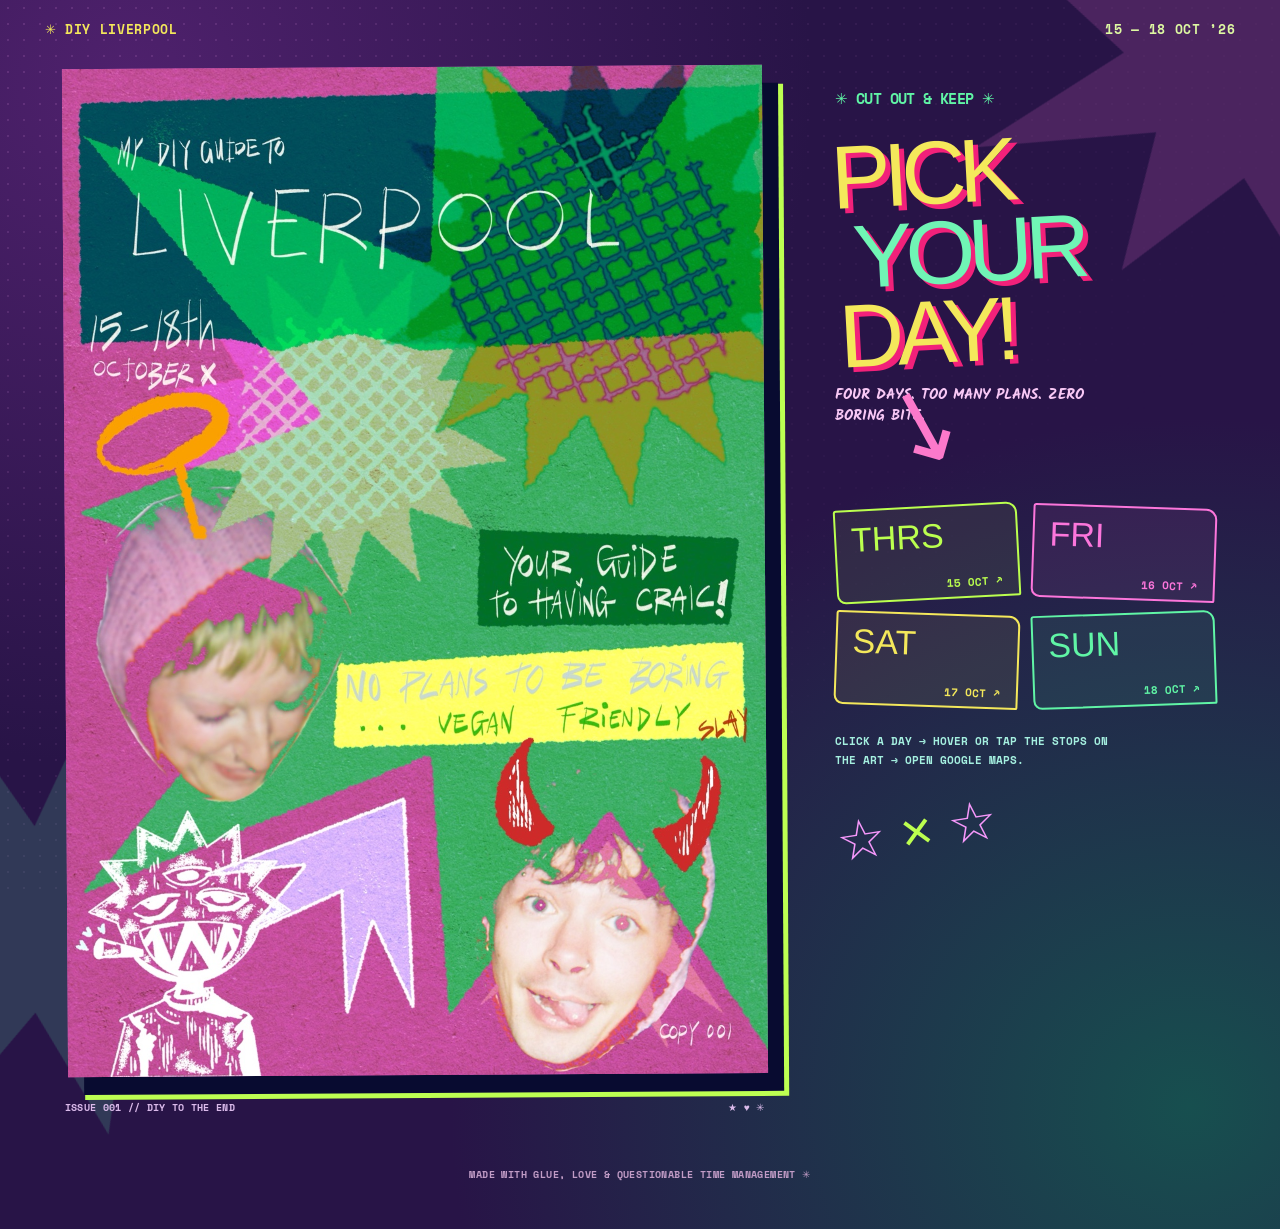
==== index.html @ cee012ad "Add files via upload" ====
<!DOCTYPE html>
<html lang="en">
<head>
  <meta charset="utf-8">
  <meta name="viewport" content="width=device-width,initial-scale=1,viewport-fit=cover">
  <meta name="theme-color" content="#291349">
  <meta name="description" content="A loud, DIY, four-day Liverpool zine: places to eat, drink, wander and scream. 15—18 October 2026.">
  <link rel="icon" href="assets/favicon.svg" type="image/svg+xml">
  <link rel="stylesheet" href="assets/styles.css">
  <title>Cover · My DIY Guide to Liverpool</title>
</head>
<body class="cover-page" style="--accent:#65f3a5">

  <a class="skip-link" href="#main">Skip to zine</a>
  <div class="ambient-splat ambient-splat--one" aria-hidden="true"></div>
  <div class="ambient-splat ambient-splat--two" aria-hidden="true"></div>
  <header class="top-strip" aria-label="Site title"><a href="index.html">✳ DIY LIVERPOOL</a><span>15 — 18 OCT ’26</span></header>
  <main id="main" class="site-layout site-layout--cover">
    <div class="poster-holder">
      <figure class="poster poster--cover">
        <img src="assets/home.jpg" alt="Original handmade collage cover for My DIY Guide to Liverpool, with pink and green paper textures, drawings and playful portraits." width="1067" height="1536" fetchpriority="high">
      </figure>
      <div class="poster-footnote"><span>ISSUE 001 // DIY TO THE END</span><span>★ ♥ ✳</span></div>
    </div>
    <aside class="cover-aside" aria-labelledby="pick-a-day">
      <div class="scribble-kicker">✳ CUT OUT &amp; KEEP ✳</div>
      <h1 id="pick-a-day">PICK<br><em>YOUR</em><br>DAY!</h1>
      <p>FOUR DAYS. TOO MANY PLANS. ZERO BORING BITS.</p>
      <div class="cover-sticker" aria-hidden="true">↘</div>
      <nav class="cover-day-buttons" aria-label="Choose a day">
        <a href="thursday.html" style="--ticket:#bbff4f"><span>THRS</span><small>15 OCT ↗</small></a>
        <a href="friday.html" style="--ticket:#fc76db"><span>FRI</span><small>16 OCT ↗</small></a>
        <a href="saturday.html" style="--ticket:#f4e85b"><span>SAT</span><small>17 OCT ↗</small></a>
        <a href="sunday.html" style="--ticket:#60f5a6"><span>SUN</span><small>18 OCT ↗</small></a>
      </nav>
      <p class="fineprint">CLICK A DAY → HOVER OR TAP THE STOPS ON THE ART → OPEN GOOGLE MAPS.</p>
      <div class="side-doodle" aria-hidden="true">☆ <span>×</span> ☆</div>
    </aside>
  </main>
<nav class="mobile-dock" aria-label="Main navigation"><a href="index.html" class="dock-home" aria-label="Back to cover">✳</a><a href="thursday.html" style="--ticket:#bbff4f">THRS</a><a href="friday.html" style="--ticket:#fc76db">FRI</a><a href="saturday.html" style="--ticket:#f4e85b">SAT</a><a href="sunday.html" style="--ticket:#60f5a6">SUN</a></nav><footer class="site-footer">MADE WITH GLUE, LOVE &amp; QUESTIONABLE TIME MANAGEMENT ✳</footer>
</body>
</html>
---- assets/styles.css ----
@import url('https://fonts.googleapis.com/css2?family=Kalam:wght@400;700&family=Permanent+Marker&family=Space+Mono:wght@400;700&display=swap');
:root{font-synthesis:none;--bg:#281447;--violet:#34125b;--lime:#bcff4f;--pink:#fc76db;--mint:#60f5a6;--yellow:#f4e85b;--text:#faf2ff;color-scheme:dark}
*,*::before,*::after{box-sizing:border-box}
html{scroll-behavior:smooth}
body{margin:0;min-height:100vh;overflow-x:hidden;background:radial-gradient(ellipse at 10% 7%,#4f216d 0%,transparent 42%),radial-gradient(ellipse at 93% 90%,#174f4f 0%,transparent 44%),#281447;color:var(--text);font-family:'Kalam','Chalkboard SE','Comic Sans MS','Comic Neue',sans-serif}
body::before{content:'';position:fixed;inset:0;opacity:.14;pointer-events:none;z-index:-1;background-image:radial-gradient(#ffacf9 1.2px,transparent 1.5px);background-size:16px 16px;mask-image:linear-gradient(130deg,#000,transparent 75%)}
a{color:inherit}
a:focus-visible{outline:3px solid #fff973;outline-offset:4px}
.skip-link{position:fixed;top:-60px;left:10px;z-index:1000;padding:10px;background:var(--lime);color:#1b1039;font:700 14px 'Space Mono','Cousine',monospace}
.skip-link:focus{top:10px}
.ambient-splat{position:fixed;z-index:-1;pointer-events:none;opacity:.16;clip-path:polygon(48% 0%,56% 30%,80% 6%,73% 38%,100% 45%,73% 57%,93% 89%,64% 70%,48% 100%,42% 69%,7% 89%,28% 56%,0% 47%,29% 40%,13% 8%,42% 29%);width:450px;aspect-ratio:1;background:var(--pink)}
.ambient-splat--one{top:-155px;right:-170px;transform:rotate(25deg)}
.ambient-splat--two{bottom:-245px;left:-185px;transform:rotate(-20deg);background:var(--mint)}
.top-strip{min-height:58px;max-width:1440px;margin:auto;padding:15px clamp(18px,3.5vw,48px);display:flex;align-items:center;justify-content:space-between;gap:18px;color:#def9a2;font:700 clamp(10px,1.1vw,13px)/1.3 'Space Mono','Cousine',monospace;letter-spacing:.05em}
.top-strip a{text-decoration:none;color:var(--yellow)}
.top-strip a:hover{text-decoration:underline;text-decoration-style:wavy}
.site-layout{position:relative;display:grid;grid-template-columns:minmax(0,660px) minmax(255px,365px);gap:clamp(25px,5.5vw,76px);justify-content:center;align-items:start;padding:9px clamp(16px,3.5vw,48px) 20px;max-width:1450px;margin:auto}
.poster-holder{width:100%;max-width:660px;margin:0 auto}
.poster{width:100%;margin:0;position:relative;isolation:isolate;box-shadow:16px 18px 0 #080b30,19px 21px 0 2px #bdff52;transform:rotate(-.35deg);background:#bf4eac}
.poster img{display:block;width:100%;height:auto;user-select:none;-webkit-user-drag:none}
.poster-footnote{display:flex;gap:10px;justify-content:space-between;align-items:start;margin:25px 0 5px;font:700 10px/1.5 'Space Mono','Cousine',monospace;letter-spacing:.03em;color:#dbbbeb}
.cover-aside,.day-aside{min-width:0;position:sticky;top:18px;padding:22px 0}
.scribble-kicker{font:700 15px/1.3 'Space Mono','Cousine',monospace;color:var(--mint);letter-spacing:-.04em}
.cover-aside h1{font:400 clamp(68px,7vw,112px)/.89 'Permanent Marker','Marker Felt','Chalkboard SE','Comic Sans MS','Comic Neue',sans-serif;letter-spacing:-.08em;margin:20px 0 17px;transform:rotate(-3deg);color:var(--yellow);text-shadow:5px 5px 0 #f2217a}
.cover-aside h1 em{color:#70f5b5;font-style:normal;padding-left:18px}
.cover-aside>p{font:700 15px/1.45 'Kalam','Chalkboard SE','Comic Neue',sans-serif;max-width:280px;color:#f8c8f5}
.cover-sticker{height:70px;margin:-7px 0 0 38px;font:100px/.6 'Kalam','Chalkboard SE','Comic Neue',sans-serif;color:#fc79cb;transform:rotate(16deg)}
.cover-day-buttons{display:grid;grid-template-columns:1fr 1fr;gap:13px;margin:0 0 25px}
.cover-day-buttons a{position:relative;display:flex;flex-direction:column;justify-content:space-between;min-height:94px;padding:11px 15px 8px;border:2px solid var(--ticket);border-radius:3px 11px 2px 9px;color:var(--ticket);background:color-mix(in srgb,var(--ticket) 8%,transparent);text-decoration:none;transition:transform .2s ease,background-color .2s ease,box-shadow .2s ease}
.cover-day-buttons a:nth-child(1){transform:rotate(-3deg)}.cover-day-buttons a:nth-child(2){transform:rotate(2deg)}.cover-day-buttons a:nth-child(3){transform:rotate(2deg)}.cover-day-buttons a:nth-child(4){transform:rotate(-2deg)}
.cover-day-buttons a:hover,.cover-day-buttons a:focus-visible{transform:translateY(-7px) rotate(0deg);background:color-mix(in srgb,var(--ticket) 24%,transparent);box-shadow:6px 6px 0 #ef63b6}
.cover-day-buttons a>span{font:400 34px/1 'Permanent Marker','Marker Felt','Chalkboard SE','Comic Sans MS','Comic Neue',sans-serif}
.cover-day-buttons a>small{align-self:end;font:700 11px/1 'Space Mono','Cousine',monospace}
.cover-aside .fineprint{font:700 11px/1.7 'Space Mono','Cousine',monospace;color:#a5f0e0}
.side-doodle{font:55px/1 'Permanent Marker','Marker Felt','Chalkboard SE','Comic Sans MS','Comic Neue',sans-serif;color:#f698fb;transform:rotate(-9deg);margin-top:17px}.side-doodle span{color:var(--lime)}
.day-aside{padding-top:17px}
.back-home{font:700 12px/1.3 'Space Mono','Cousine',monospace;text-decoration:none;border-bottom:2px dotted var(--accent);color:var(--accent)}
.back-home:hover{color:#fff}
.day-aside .scribble-kicker{display:block;margin-top:43px;color:#e995e7}
.day-aside h1{font:400 clamp(67px,8vw,116px)/1 'Permanent Marker','Marker Felt','Chalkboard SE','Comic Sans MS','Comic Neue',sans-serif;margin:4px 0 5px;color:var(--accent);text-shadow:4px 5px 0 #831e74;transform:rotate(-2deg)}
.h1-star{font-size:36px;color:var(--yellow);vertical-align:top;display:inline-block;transform:rotate(22deg);margin:5px 0 0 7px}
.aside-intro{font:700 13px/1.65 'Space Mono','Cousine',monospace;color:#ead2f4;margin:13px 0 26px}
.day-aside h2{font:400 25px/1.2 'Permanent Marker','Marker Felt','Chalkboard SE','Comic Sans MS','Comic Neue',sans-serif;color:var(--yellow);margin:0 0 10px;transform:rotate(-1.5deg)}
.day-aside h2 span{color:var(--accent)}
.stop-list{display:grid;gap:5px}
.stop-list-item{position:relative;display:grid;grid-template-columns:75px minmax(0,1fr) 15px;align-items:center;gap:9px;min-height:52px;padding:8px 7px 8px 11px;border:1px dashed #a574b6;background:rgba(22,13,43,.26);text-decoration:none;transition:border-color .15s,background-color .15s,transform .15s}
.stop-list-item:hover,.stop-list-item:focus-visible{border-color:var(--accent);background:color-mix(in srgb,var(--accent) 15%,#281447);transform:translateX(4px)}
.stop-list-item__time{color:var(--accent);font:700 10px/1.3 'Space Mono','Cousine',monospace}
.stop-list-item__name{font:700 15px/1.1 'Kalam','Chalkboard SE','Comic Neue',sans-serif}
.stop-list-item__out{font:22px/.8 'Kalam','Chalkboard SE','Comic Neue',sans-serif;color:var(--accent)}
.day-aside-bottom{margin-top:28px}
.day-nav{display:grid;grid-template-columns:repeat(4,1fr);gap:7px}
.day-nav a{padding:7px 2px;border:1px solid var(--ticket);background:transparent;color:var(--ticket);text-decoration:none;text-align:center;transform:rotate(-2deg);transition:background .15s,transform .15s}
.day-nav a:hover,.day-nav a:focus-visible{background:color-mix(in srgb,var(--ticket) 25%,transparent);transform:translateY(-3px)}
.day-nav a[aria-current="page"]{background:color-mix(in srgb,var(--ticket) 22%,transparent);border-width:2px}
.day-nav a span{display:block;font:19px/1 'Permanent Marker','Marker Felt','Chalkboard SE','Comic Sans MS','Comic Neue',sans-serif}
.day-nav a small{font:8px/1.6 'Space Mono','Cousine',monospace}
.paper-note{margin:22px auto 0;padding:14px 13px;background:#eff179;color:#4d2650;font:18px/1.3 'Permanent Marker','Marker Felt','Chalkboard SE','Comic Sans MS','Comic Neue',sans-serif;max-width:295px;clip-path:polygon(0 4%,99% 0,100% 92%,2% 100%);transform:rotate(2deg)}
.stop-hotspot{position:absolute;z-index:3;left:var(--x);top:var(--y);width:var(--w);height:var(--h);display:block;border:2px dashed transparent;border-radius:4px;transition:background-color .18s,border-color .18s,filter .18s;text-decoration:none;-webkit-tap-highlight-color:rgba(242,241,93,.28)}
.stop-hotspot:hover,.stop-hotspot:focus-visible{background:rgba(255,251,91,.18);border-color:#feff9e;box-shadow:inset 0 0 0 2px rgba(51,6,84,.25)}
.stop-hotspot:focus-visible{outline:3px solid white;outline-offset:0}
.stop-hotspot__badge{position:absolute;right:6px;top:4px;display:block;font:700 clamp(7px,1.45vw,12px)/1.2 'Space Mono','Cousine',monospace;letter-spacing:-.05em;background:#f5fb77;color:#40144f;transform:rotate(6deg) scale(.94);padding:4px 6px;border:1px solid #40144f;box-shadow:2px 2px 0 #e22ca0;opacity:0;transition:opacity .15s,transform .15s}
.stop-hotspot:hover .stop-hotspot__badge,.stop-hotspot:focus-visible .stop-hotspot__badge{opacity:1;transform:rotate(3deg) scale(1)}
.mobile-dock{display:none}
.site-footer{text-align:center;padding:12px 15px 32px;margin:15px auto;color:#c19cc6;font:700 10px/1.5 'Space Mono','Cousine',monospace;letter-spacing:.04em}
@media (min-width:1100px){.site-layout{grid-template-columns:minmax(0,700px) minmax(320px,380px)}.poster-holder{max-width:700px}}
@media (max-width:850px){.site-layout{grid-template-columns:minmax(0,1fr);padding:8px clamp(8px,2vw,24px) 4px;gap:20px}.poster-holder{max-width:min(620px,100%)}.cover-aside,.day-aside{position:static;max-width:620px;width:100%;margin:10px auto 0;padding:18px 12px}.cover-aside h1{font-size:72px}.cover-aside .cover-sticker{display:none}.cover-day-buttons{max-width:450px}.day-aside h1{font-size:76px}.day-aside .scribble-kicker{margin-top:18px}.poster{box-shadow:7px 9px 0 #09082a,9px 11px 0 1px #bdff52}.top-strip{min-height:46px;padding:10px 16px}.mobile-dock{display:flex;justify-content:space-between;align-items:stretch;gap:4px;position:fixed;z-index:20;bottom:calc(8px + env(safe-area-inset-bottom));left:50%;transform:translateX(-50%);width:min(calc(100vw - 16px),600px);padding:7px;background:rgba(31,11,54,.94);border:1px solid #f4e85b;border-radius:12px;box-shadow:0 6px 18px #0009;backdrop-filter:blur(10px)}.mobile-dock a{flex:1 1 auto;min-width:0;border:1px solid color-mix(in srgb,var(--ticket,#f4e85b) 72%,transparent);border-radius:5px;display:grid;place-items:center;padding:10px 3px;color:var(--ticket,#f4e85b);font:clamp(15px,4.2vw,23px)/1 'Permanent Marker','Marker Felt','Chalkboard SE','Comic Sans MS','Comic Neue',sans-serif;text-decoration:none}.mobile-dock a[aria-current="page"]{background:color-mix(in srgb,var(--ticket) 25%,transparent);border-width:2px}.mobile-dock a.dock-home{max-width:53px;color:#faf6ef;font-size:24px}.mobile-dock a:active{background:rgba(249,254,80,.22)}.site-footer{padding-bottom:calc(95px + env(safe-area-inset-bottom))}}
@media (hover:none),(pointer:coarse){.stop-hotspot__badge{opacity:1;transform:rotate(6deg);font-size:clamp(6px,2.6vw,11px);padding:2px 3px;right:2px;top:3px;box-shadow:1px 1px 0 #e22ca0}.stop-hotspot{border-color:rgba(242,251,99,.22)}.stop-hotspot:active{background:rgba(250,244,98,.23)}}
@media (max-width:480px){.top-strip{font-size:9px}.poster-footnote{margin:17px 5px 5px;font-size:8px}.cover-aside>p{max-width:100%}.cover-aside h1{font-size:62px}.cover-day-buttons a>span{font-size:30px}.day-aside{padding-top:10px}.day-aside h1{font-size:68px}}
@media (prefers-reduced-motion:reduce){*,*::before,*::after{scroll-behavior:auto!important;transition:none!important}}
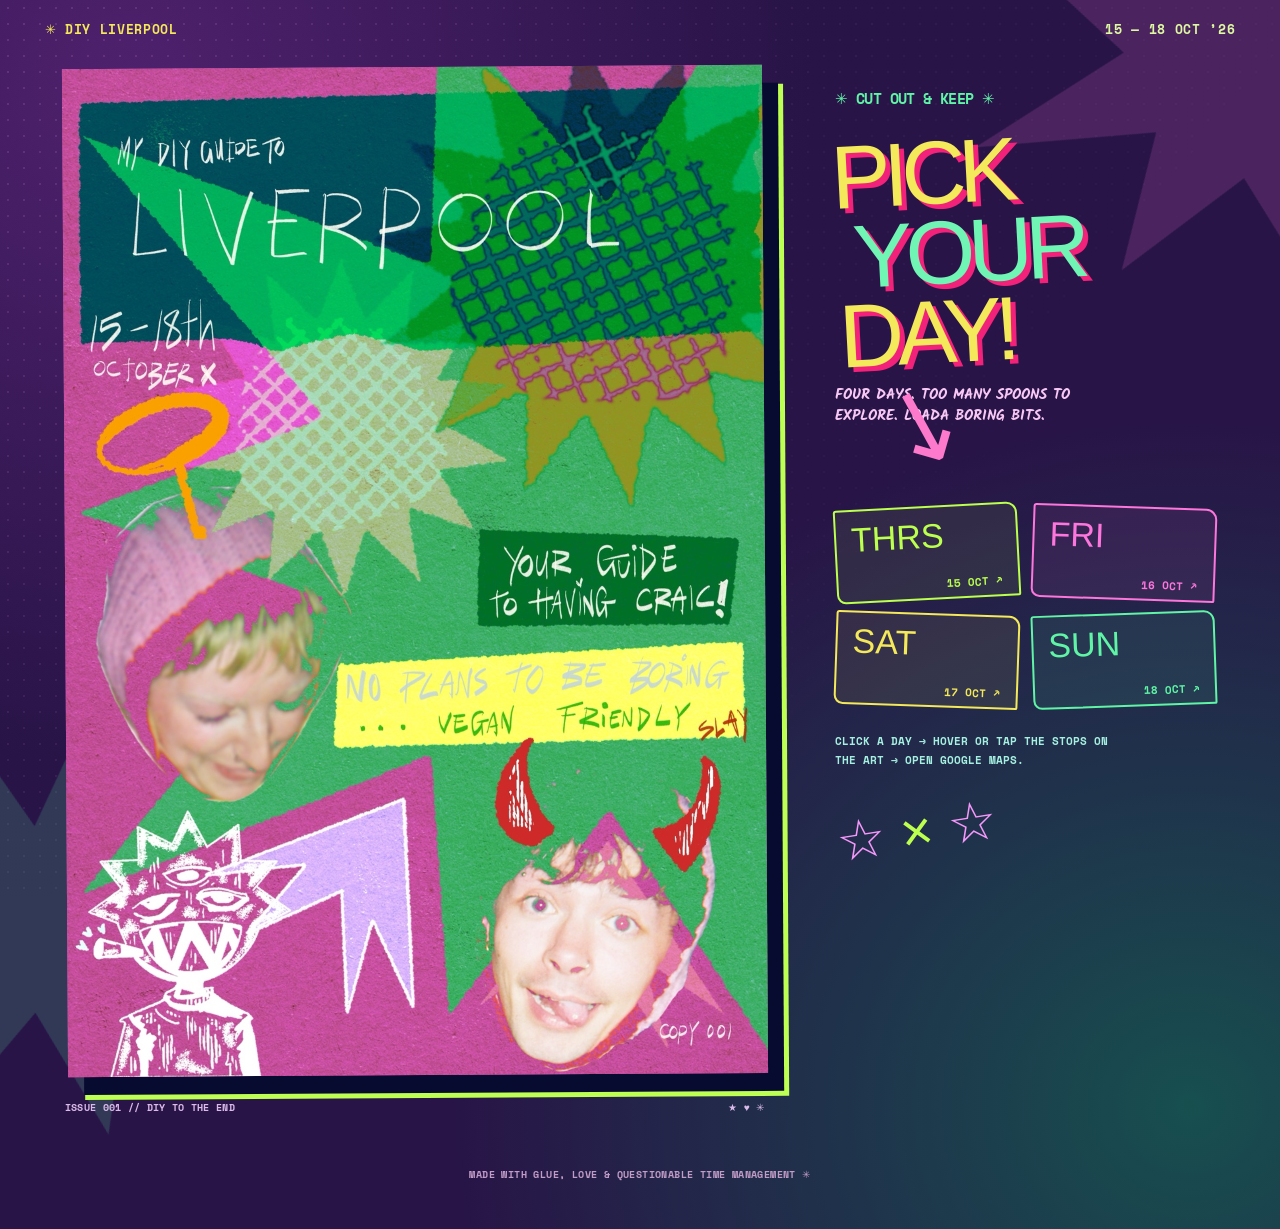
==== commit 25e00764: "Update text in index.html for clarity" ====
--- a/index.html
+++ b/index.html
@@ -25,7 +25,7 @@
     <aside class="cover-aside" aria-labelledby="pick-a-day">
       <div class="scribble-kicker">✳ CUT OUT &amp; KEEP ✳</div>
       <h1 id="pick-a-day">PICK<br><em>YOUR</em><br>DAY!</h1>
-      <p>FOUR DAYS. TOO MANY PLANS. ZERO BORING BITS.</p>
+      <p>FOUR DAYS. TOO MANY SPOONS TO EXPLORE. LOADA BORING BITS.</p>
       <div class="cover-sticker" aria-hidden="true">↘</div>
       <nav class="cover-day-buttons" aria-label="Choose a day">
         <a href="thursday.html" style="--ticket:#bbff4f"><span>THRS</span><small>15 OCT ↗</small></a>
@@ -39,4 +39,4 @@
   </main>
 <nav class="mobile-dock" aria-label="Main navigation"><a href="index.html" class="dock-home" aria-label="Back to cover">✳</a><a href="thursday.html" style="--ticket:#bbff4f">THRS</a><a href="friday.html" style="--ticket:#fc76db">FRI</a><a href="saturday.html" style="--ticket:#f4e85b">SAT</a><a href="sunday.html" style="--ticket:#60f5a6">SUN</a></nav><footer class="site-footer">MADE WITH GLUE, LOVE &amp; QUESTIONABLE TIME MANAGEMENT ✳</footer>
 </body>
-</html>+</html>
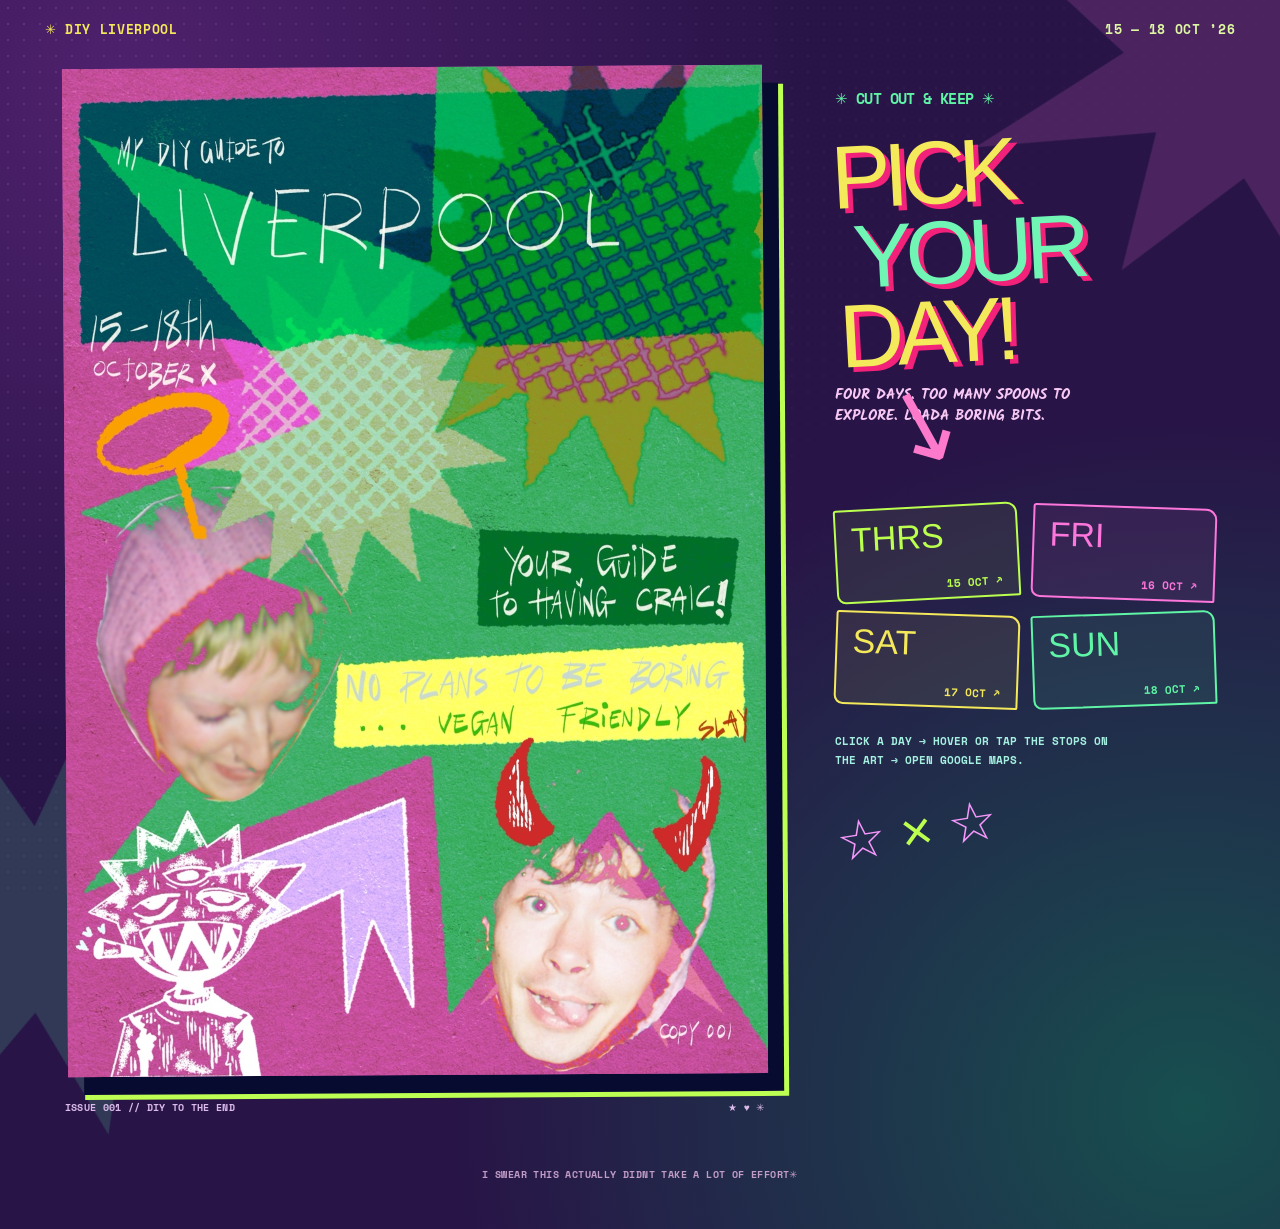
==== commit 79f55ea0: "Modify footer content in index.html Updated footer text to reflect effort in creation." ====
--- a/index.html
+++ b/index.html
@@ -37,6 +37,6 @@
       <div class="side-doodle" aria-hidden="true">☆ <span>×</span> ☆</div>
     </aside>
   </main>
-<nav class="mobile-dock" aria-label="Main navigation"><a href="index.html" class="dock-home" aria-label="Back to cover">✳</a><a href="thursday.html" style="--ticket:#bbff4f">THRS</a><a href="friday.html" style="--ticket:#fc76db">FRI</a><a href="saturday.html" style="--ticket:#f4e85b">SAT</a><a href="sunday.html" style="--ticket:#60f5a6">SUN</a></nav><footer class="site-footer">MADE WITH GLUE, LOVE &amp; QUESTIONABLE TIME MANAGEMENT ✳</footer>
+<nav class="mobile-dock" aria-label="Main navigation"><a href="index.html" class="dock-home" aria-label="Back to cover">✳</a><a href="thursday.html" style="--ticket:#bbff4f">THRS</a><a href="friday.html" style="--ticket:#fc76db">FRI</a><a href="saturday.html" style="--ticket:#f4e85b">SAT</a><a href="sunday.html" style="--ticket:#60f5a6">SUN</a></nav><footer class="site-footer">I SWEAR THIS ACTUALLY DIDNT TAKE A LOT OF EFFORT✳</footer>
 </body>
 </html>
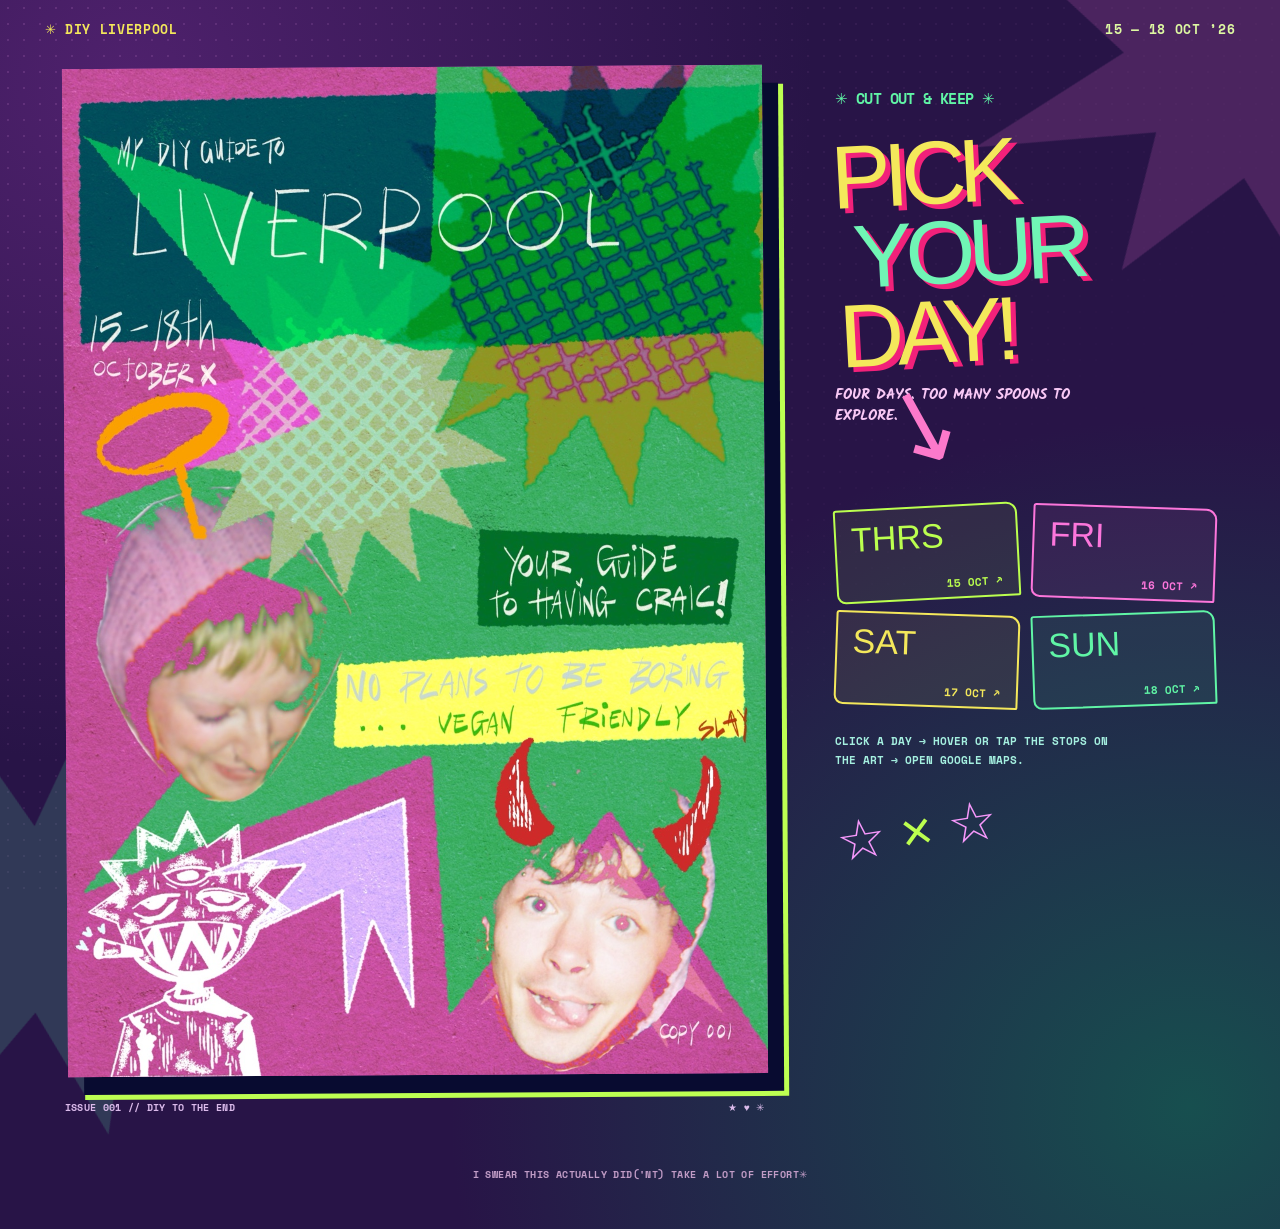
==== commit 4f555726: "Simplify description in index.html Removed redundant text from the description paragraph." ====
--- a/index.html
+++ b/index.html
@@ -25,7 +25,7 @@
     <aside class="cover-aside" aria-labelledby="pick-a-day">
       <div class="scribble-kicker">✳ CUT OUT &amp; KEEP ✳</div>
       <h1 id="pick-a-day">PICK<br><em>YOUR</em><br>DAY!</h1>
-      <p>FOUR DAYS. TOO MANY SPOONS TO EXPLORE. LOADA BORING BITS.</p>
+      <p>FOUR DAYS. TOO MANY SPOONS TO EXPLORE.</p>
       <div class="cover-sticker" aria-hidden="true">↘</div>
       <nav class="cover-day-buttons" aria-label="Choose a day">
         <a href="thursday.html" style="--ticket:#bbff4f"><span>THRS</span><small>15 OCT ↗</small></a>
@@ -37,6 +37,6 @@
       <div class="side-doodle" aria-hidden="true">☆ <span>×</span> ☆</div>
     </aside>
   </main>
-<nav class="mobile-dock" aria-label="Main navigation"><a href="index.html" class="dock-home" aria-label="Back to cover">✳</a><a href="thursday.html" style="--ticket:#bbff4f">THRS</a><a href="friday.html" style="--ticket:#fc76db">FRI</a><a href="saturday.html" style="--ticket:#f4e85b">SAT</a><a href="sunday.html" style="--ticket:#60f5a6">SUN</a></nav><footer class="site-footer">I SWEAR THIS ACTUALLY DIDNT TAKE A LOT OF EFFORT✳</footer>
+<nav class="mobile-dock" aria-label="Main navigation"><a href="index.html" class="dock-home" aria-label="Back to cover">✳</a><a href="thursday.html" style="--ticket:#bbff4f">THRS</a><a href="friday.html" style="--ticket:#fc76db">FRI</a><a href="saturday.html" style="--ticket:#f4e85b">SAT</a><a href="sunday.html" style="--ticket:#60f5a6">SUN</a></nav><footer class="site-footer">I SWEAR THIS ACTUALLY DID('NT) TAKE A LOT OF EFFORT✳</footer>
 </body>
 </html>
